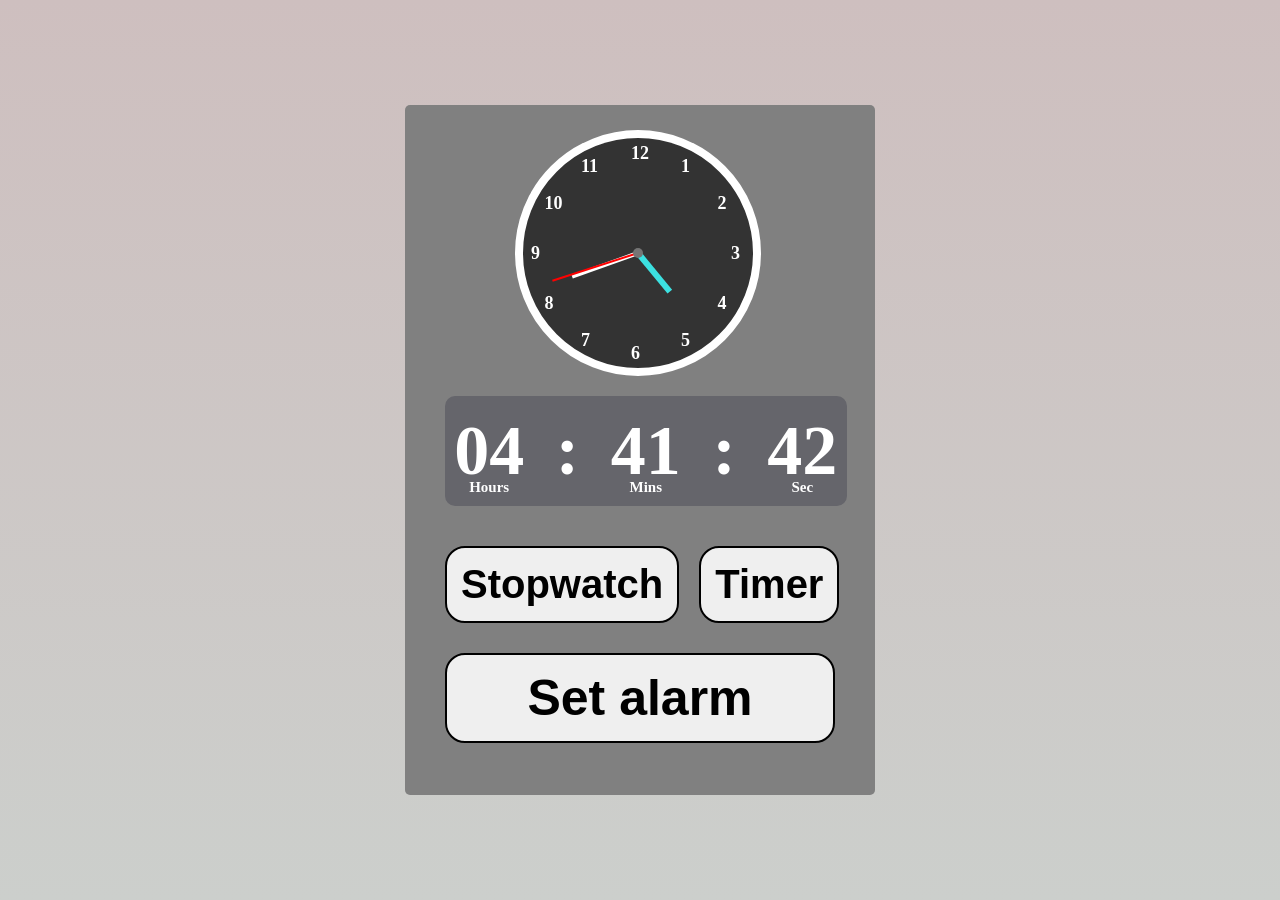
==== index.html @ 0bddb154 "rename main file to index.html" ====
<!DOCTYPE html>
<html lang="en">
<head>
    <meta charset="UTF-8">
    <meta name="viewport" content="width=device-width, initial-scale=1.0">
    <title>Document</title>
    <link rel="stylesheet" href="Clock.css">
    <link rel="stylesheet" href="alarm.css">
</head>
<body>
    <div class="Hero">
        <div class="main">
            <div class="Clock">
                <div class="hand hour" id="hour-hand"></div>
                <div class="hand minute" id="minute-hand"></div>
                <div class="hand second" id="second-hand"></div>
                <div class="center-dot"></div>
                <div class="numbers">
                <div class="number" style="--i:1">1</div>
                    <div class="number" style="--i:2">2</div>
                    <div class="number" style="--i:3">3</div>
                    <div class="number" style="--i:4">4</div>
                    <div class="number" style="--i:5">5</div>
                    <div class="number" style="--i:6">6</div>
                    <div class="number" style="--i:7">7</div>
                    <div class="number" style="--i:8">8</div>
                    <div class="number" style="--i:9">9</div>
                    <div class="number" style="--i:10">10</div>
                    <div class="number" style="--i:11">11</div>
                    <div class="number" style="--i:12">12</div>
                </div>

            </div>
            <div class="Time">
                <span id="hrs">01</span>
                <span>:</span>
                <span id="min">25</span>
                <span>:</span>
                <span id="sec">78</span>
            </div>
            <div class="StopTimer">
                <button class="buttonSt" id="stopwatchbtn">Stopwatch</button>
                <button class="buttonSt" id="timerbtn">Timer</button>
            </div>
            <div class="Alarm">
                <button class="alarmButton" id="setAlarmbtn">Set alarm</button>
            </div>

        </div>
        <div id="timerContainer" style="display: none;"></div>
        <div id="stopWatchContainer" style="display: none;"></div>
        <div id="alarmContainer" style="display: none;"></div>
    </div>    
 <script type="module" src="Clock.js"></script>
 <script type="module" src="alarm.js"></script>
</body>
</html>
---- Clock.css ----
* {
  margin: 0;
  padding: 0;
  
}
.Hero{
    width: 100vw;
    height: 100vh;
    background: linear-gradient(rgb(206, 191, 191),rgb(204, 207, 204));
    display: flex;
    align-items: center;
    justify-content: center;
}
.main{
    background-color: gray;
    width: 450px;
    height: 670px;
    padding: 10px;
    border-radius: 5px;
}
.Clock{
    height: 230px;
    width: 230px;
    position: relative;
    border: 8px solid white;
    border-radius: 50%;
    background: #333;
    margin-left: 100px;
    margin-top: 15px;
}
.numbers {
  position: absolute;
  margin-top: 24px;
  margin-left: 16px;
  width: 80%;
  height: 70%;
}

.number {
  position: absolute;
  top: 50%;
  left: 50%;
  transform: rotate(calc(30deg * var(--i)))
             translateY(-100px)
             rotate(calc(-30deg * var(--i)));
  color: white;
  font-size: 18px;
  font-weight: bold;
}   
.hand {
      position: absolute;
      background-color: white;
      top: 50%;
      left: 50%;
      transform-origin: bottom center;
      transform: translateX(-50%) translateY(-100%) rotate(0deg);
    }
.hour {
      width: 6px;
      height: 50px;
      background-color: #3ce1e1;
    }

.minute {
      width: 4px;
      height: 70px;
      background-color: #ffffff;
    }

.second {
      width: 2px;
      height: 90px;
      background-color: red;
    }

    .center-dot {
      width: 10px;
      height: 10px;
      background: rgb(117, 117, 117);
      border-radius: 50%;
      position: absolute;
      top: 50%;
      left: 50%;
      transform: translate(-50%, -50%);
      z-index: 10;
    }
.Time{
    background-color: rgb(101, 101, 107);
    border-radius: 10px;
    width: 87%;
    margin-left: 30px;
    height: 110px;
    display: flex;
    align-items: center;
    justify-content: center;
    margin-top: 20px;
    padding-left: 5px;
    padding-right: 5px;
}

.Time span{
  font-weight: bold;
  width: 80px;
  text-align: center;
  font-size: 70px;
  color: white;
  position: relative;
  
}
.Time span::after{
    font-size: 15px;
    position: absolute;
    bottom: -5px;
    left: 50%;
    transform: translateX(-50%);
}
#hrs::after{
    content: 'Hours';
}
#min::after{
    content: 'Mins';
}
#sec::after{
    content: 'Sec';
}
.StopTimer{
    margin-left: 30px;
    margin-top: 40px;
    display: flex;
    gap: 20px;
}
.buttonSt{
    border: 2px black solid;
    padding: 14px;
    font-size: 40px;
    border-radius: 20px;
    font-weight: bold;
    cursor: pointer;
    transition: all 0.3s ease;
}
.buttonSt:hover,.alarmButton:hover {
  background-color: black;
  color: white;
  transform: scale(1.05);
}

/* Active (when clicked) effect */
.buttonSt:active,.alarmButton:active {
  transform: scale(0.95);
  background-color: #444;
}

.Alarm{
    width: 100%;
    height: 100px;
    display: flex;
    justify-content: center;
    margin-top: 30px;

}
.alarmButton{
    border: 2px black solid;
    font-size: 50px;
    font-weight: bold;
    border-radius: 20px;
    height: 90px;
    width: 390px;
    cursor: pointer;
    transition: all 0.3s ease;

}
/* Timer css */
.blue{
    width: 450px;
    height: 670px;
    padding: 10px;
    border-radius: 5px;
    background-color: rgb(143, 143, 146);
    
    }
    .timerdiv{
      background-color: rgb(84, 82, 82);
      display: flex;
      align-items: center;
      justify-content: center;
      height: 50px;
      font-size: 37px;
      
      padding: 10px;
      border-radius: 10px;
    }
    .inputbox{
      padding: 15px;
      font-size: 25px;
      border: none;
      border-radius: 20px;
      background-color: rgb(205, 200, 200);
      margin-left: 15px;
    }
    .timerBelow{
      display: flex;
      flex-direction: column;
      justify-content: center;
      align-items: center;
      gap: 30px;
      background-color: rgb(102, 103, 102);
      padding: 15px;
    }
    .startcss{
      padding: 18px;
      font-weight: bold;
      font-size: 30px;
      border-radius: 5px;
      border: none;
      transition: background-color 0.3s ease, transform 0.1s ease;
      cursor: pointer;
    }
    .startcss:hover {
  background-color: #302f2f; 
  color: white;
}

.startcss:active {
  background-color: #0a0a0a; 
  transform: scale(0.97);   
}

    .closeTimer{
      border: none;
      width: 25px;
      height: 25px;
      font-weight: bold;
    }
    .closeTimer:hover{
      cursor: pointer;
      background-color: rgb(148, 39, 39);
    }
---- alarm.css ----
.alarmdiv{
    background-color: gray;
    width: 450px;
    height: 670px;
    padding: 10px;
    border-radius: 5px;
}
/* Container for the toggle */
.switch {
  position: relative;
  display: inline-block;
  width: 60px;
  height: 34px;
}

/* Hide the default checkbox */
.switch input {
  opacity: 0;
  width: 0;
  height: 0;
}

/* Slider styling */
.slider {
  position: absolute;
  cursor: pointer;
  top: 0; left: 0;
  right: 0; bottom: 0;
  background-color: #ccc;
  transition: 0.4s;
  border-radius: 34px;
}

/* Circle inside the slider */
.slider:before {
  position: absolute;
  content: "";
  height: 26px;
  width: 26px;
  left: 4px;
  bottom: 4px;
  background-color: white;
  transition: 0.4s;
  border-radius: 50%;
}

/* When checkbox is checked */
input:checked + .slider {
  background-color: #4caf50;
}

input:checked + .slider:before {
  transform: translateX(26px);
}
.alarm-times{
    height: 100px;
    display: flex;
    align-items: center;
    gap: 50%;
    font-size: 40px;
    border-bottom: 2px solid black; 
    margin-left: 5px;
    margin-right: 15px;
    
}
.alarm-del{
    font-size: 15px;
    padding: 5px;
    border-radius: 5px;
    border: none;
    cursor: pointer;
    font-weight: bold;
}
.right-alrm{
    display: flex;
    gap: 20px;
}
.csinputAlrm{
    font-size: 30px;
    border-radius: 5px;
    border: none;
}
.addAlarm{
    font-size: 25px;
    border-radius: 5px;
    border: none;
    margin-left: 56%;
    cursor: pointer;
    padding: 4px;
}
.closeAlarm{
  cursor: pointer;
  border: none;
  padding: 5px 8px;
  margin-bottom: 10px;
}
.closeAlarm:hover{
  background-color: rgb(121, 32, 24);
}
.closeAlarm:active{
  opacity: 0.7;
}
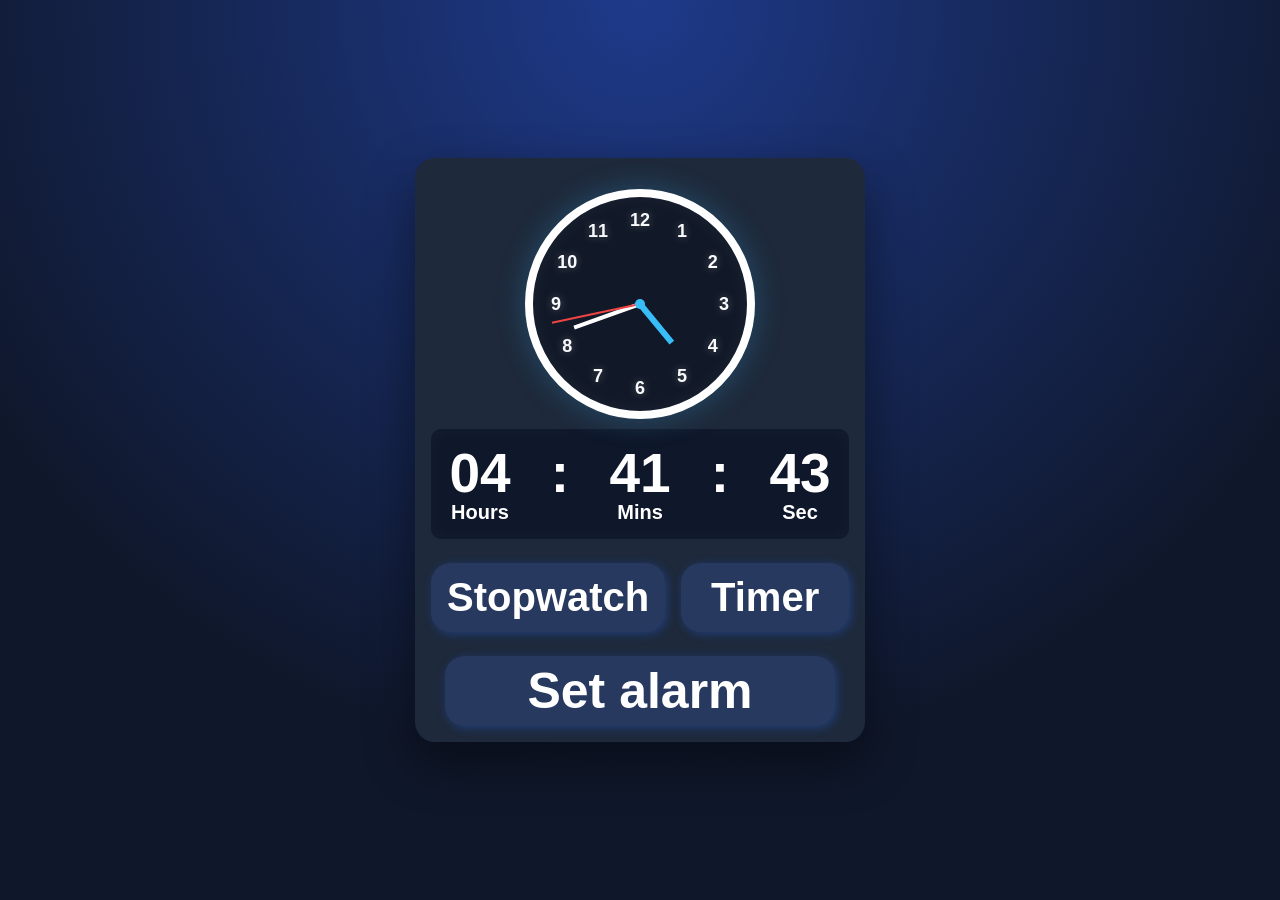
==== commit fb60b4f7: "check deploymnt" ====
--- a/index.html
+++ b/index.html
@@ -54,4 +54,5 @@
  <script type="module" src="Clock.js"></script>
  <script type="module" src="alarm.js"></script>
 </body>
+<!--  -->
 </html>
--- a/Clock.css
+++ b/Clock.css
@@ -1,51 +1,64 @@
 * {
   margin: 0;
   padding: 0;
-  
-}
+  box-sizing: border-box;
+}
+
+body {
+  font-family: Arial, Helvetica, sans-serif;
+}
+
 .Hero{
-    width: 100vw;
-    height: 100vh;
-    background: linear-gradient(rgb(206, 191, 191),rgb(204, 207, 204));
+    width: 100%;
+    min-height: 100vh;
+    padding: 20px;
+    background:
+    radial-gradient(circle at top,#1e3a8a,#0f172a 70%);
     display: flex;
     align-items: center;
     justify-content: center;
 }
 .main{
-    background-color: gray;
-    width: 450px;
-    height: 670px;
-    padding: 10px;
-    border-radius: 5px;
+    background:#1E293B;
+    box-shadow:
+    0 20px 50px rgba(0,0,0,.45);
+    width: min(92vw, 450px);
+    padding: 16px;
+    border-radius: 20px;
+    display: flex;
+    flex-direction: column;
+    align-items: center;
 }
 .Clock{
-    height: 230px;
-    width: 230px;
+    height: min(60vw, 230px);
+    width: min(60vw, 230px);
+    max-width: 230px;
     position: relative;
     border: 8px solid white;
     border-radius: 50%;
-    background: #333;
-    margin-left: 100px;
+    background:#111827;
     margin-top: 15px;
+    --clock-radius: clamp(84px, 4vw, 100px);
+    box-shadow:
+    inset 0 0 20px rgba(255,255,255,.05),
+    0 0 30px rgba(56,189,248,.25);
 }
 .numbers {
   position: absolute;
-  margin-top: 24px;
-  margin-left: 16px;
-  width: 80%;
-  height: 70%;
+  inset: 0;
+  z-index: 1;
 }
 
 .number {
   position: absolute;
   top: 50%;
   left: 50%;
-  transform: rotate(calc(30deg * var(--i)))
-             translateY(-100px)
-             rotate(calc(-30deg * var(--i)));
-  color: white;
-  font-size: 18px;
+  transform: translate(-50%, -50%) rotate(calc(30deg * var(--i))) translateY(calc(-1 * var(--clock-radius))) rotate(calc(-30deg * var(--i)));
+  color:#F8FAFC;
+  font-size: clamp(12px, 2.8vw, 18px);
   font-weight: bold;
+  text-shadow:0 0 8px rgba(255,255,255,.3);
+  pointer-events: none;
 }   
 .hand {
       position: absolute;
@@ -58,25 +71,25 @@
 .hour {
       width: 6px;
       height: 50px;
-      background-color: #3ce1e1;
+      background:#38BDF8;
     }
 
 .minute {
       width: 4px;
       height: 70px;
-      background-color: #ffffff;
+      background:white;
     }
 
 .second {
       width: 2px;
       height: 90px;
-      background-color: red;
+      background:#ef4444;
     }
 
     .center-dot {
       width: 10px;
       height: 10px;
-      background: rgb(117, 117, 117);
+      background:#38BDF8;
       border-radius: 50%;
       position: absolute;
       top: 50%;
@@ -85,32 +98,31 @@
       z-index: 10;
     }
 .Time{
-    background-color: rgb(101, 101, 107);
-    border-radius: 10px;
-    width: 87%;
-    margin-left: 30px;
-    height: 110px;
-    display: flex;
-    align-items: center;
-    justify-content: center;
-    margin-top: 20px;
-    padding-left: 5px;
-    padding-right: 5px;
+  background:#0F172A;
+  box-shadow:inset 0 0 20px rgba(255,255,255,.03);
+  border-radius: 10px;
+  width: 100%;
+  min-height: 110px;
+  display: flex;
+  align-items: center;
+  justify-content: center;
+  margin-top: 10px;
+  padding-bottom: 23px;
 }
 
 .Time span{
   font-weight: bold;
-  width: 80px;
+  width: auto;
+  min-width: clamp(36px, 10vw, 80px);
   text-align: center;
-  font-size: 70px;
+  font-size: clamp(34px, 8vw, 55px);
   color: white;
   position: relative;
-  
 }
 .Time span::after{
-    font-size: 15px;
+    font-size: 20px;
     position: absolute;
-    bottom: -5px;
+    bottom: -19px;
     left: 50%;
     transform: translateX(-50%);
 }
@@ -124,22 +136,29 @@
     content: 'Sec';
 }
 .StopTimer{
-    margin-left: 30px;
-    margin-top: 40px;
+    width: 100%;
+    margin-top: 24px;
     display: flex;
-    gap: 20px;
+    justify-content: center;
+    gap: 16px;
+    flex-wrap: wrap;
 }
 .buttonSt{
     border: 2px black solid;
-    padding: 14px;
-    font-size: 40px;
+    background:#28395f;
+    box-shadow:2px 2px 10px rgba(37,99,235,.35);
+    color:white;
+    border:none;
+    padding: 12px 16px;
+    font-size: clamp(24px, 4.5vw, 40px);
     border-radius: 20px;
     font-weight: bold;
     cursor: pointer;
     transition: all 0.3s ease;
+    flex: 1;
 }
 .buttonSt:hover,.alarmButton:hover {
-  background-color: black;
+  background:#273f80;
   color: white;
   transform: scale(1.05);
 }
@@ -152,68 +171,80 @@
 
 .Alarm{
     width: 100%;
-    height: 100px;
     display: flex;
     justify-content: center;
-    margin-top: 30px;
-
+    margin-top: 24px;
+    padding: 0 4px;
 }
 .alarmButton{
     border: 2px black solid;
-    font-size: 50px;
+    background:#28395f;
+    box-shadow:2px 2px 10px rgba(37,99,235,.35);
+    color:white;
+    border:none;
+    font-size: clamp(24px, 5vw, 50px);
     font-weight: bold;
     border-radius: 20px;
-    height: 90px;
-    width: 390px;
+    min-height: 70px;
+    width: 100%;
+    max-width: 390px;
     cursor: pointer;
     transition: all 0.3s ease;
 
 }
 /* Timer css */
 .blue{
-    width: 450px;
-    height: 670px;
-    padding: 10px;
-    border-radius: 5px;
-    background-color: rgb(143, 143, 146);
+    width: min(92vw, 450px);
+    min-height: 420px;
+    padding: 16px;
+    border-radius: 12px;
+    background:#1E293B;
     
     }
     .timerdiv{
-      background-color: rgb(84, 82, 82);
+      background-color: rgb(151, 155, 192);
       display: flex;
       align-items: center;
       justify-content: center;
-      height: 50px;
-      font-size: 37px;
-      
+      min-height: 50px;
+      font-size: clamp(24px, 6vw, 37px);
       padding: 10px;
       border-radius: 10px;
+      width: min(100%, 225px);
     }
     .inputbox{
-      padding: 15px;
-      font-size: 25px;
+      padding: 12px;
+      font-size: clamp(18px, 3.8vw, 25px);
       border: none;
       border-radius: 20px;
-      background-color: rgb(205, 200, 200);
-      margin-left: 15px;
+      background:#4d70a1;
+      color:white;
+      margin-left: 0;
+      width: min(100%, 240px);
     }
     .timerBelow{
       display: flex;
       flex-direction: column;
       justify-content: center;
       align-items: center;
-      gap: 30px;
-      background-color: rgb(102, 103, 102);
+      gap: 20px;
+      background:#111827;
       padding: 15px;
+      width: 100%;
     }
     .startcss{
-      padding: 18px;
+      padding: 14px;
+      background:#2899c9;
+      color:white;
+      border:none;
       font-weight: bold;
-      font-size: 30px;
+      font-size: clamp(22px, 4vw, 30px);
       border-radius: 5px;
       border: none;
       transition: background-color 0.3s ease, transform 0.1s ease;
       cursor: pointer;
+      width: 100%;
+      max-width: 220px;
     }
     .startcss:hover {
   background-color: #302f2f; 
@@ -227,11 +258,67 @@
 
     .closeTimer{
       border: none;
-      width: 25px;
-      height: 25px;
+      width: 30px;
+      height: 30px;
       font-weight: bold;
+      background-color: rgb(167, 96, 96);
     }
     .closeTimer:hover{
       cursor: pointer;
       background-color: rgb(148, 39, 39);
     }
+
+@media (max-width: 600px) {
+  .Hero {
+    padding: 10px;
+  }
+
+  .main {
+    width: 75%;
+  }
+
+  .Clock{
+    --clock-radius: clamp(84px, 21vw, 100px);
+  }
+  .StopTimer {
+    gap: 10px;
+  }
+
+  .Time span::after{
+    bottom: -29px;
+  }
+
+  .blue {
+    width: min(96vw, 450px);
+  }
+}
+
+@media (max-width: 420px) {
+  .main {
+    border-radius: 16px;
+    width: 100%;
+  }
+  .Clock{
+    --clock-radius: clamp(84px, 13vw, 100px);
+  }
+  .Time span {
+    min-width: 50px;
+    
+  }
+  .Time{
+    padding-bottom: 35px;
+  }
+  .Time span::after{
+    
+    position: absolute;
+    top: calc(100% + 4px);
+    left: 50%;
+    transform: translateX(-50%);
+    white-space: nowrap;
+  }
+
+
+  .alarmButton {
+    min-height: 62px;
+  }
+}
--- a/alarm.css
+++ b/alarm.css
@@ -1,9 +1,19 @@
 .alarmdiv{
-    background-color: gray;
-    width: 450px;
-    height: 670px;
-    padding: 10px;
+  background:#1E293B;
+    width: min(92vw, 450px);
+    min-height: 420px;
+    padding: 16px;
     border-radius: 5px;
+}
+
+.alarmdiv > div[style*="border-bottom"] {
+  height: auto !important;
+  display: flex;
+  flex-wrap: wrap;
+  align-items: center;
+  justify-content: space-between;
+  gap: 10px;
+  padding-bottom: 12px;
 }
 /* Container for the toggle */
 .switch {
@@ -53,15 +63,16 @@
   transform: translateX(26px);
 }
 .alarm-times{
-    height: 100px;
+    min-height: 80px;
     display: flex;
     align-items: center;
-    gap: 50%;
-    font-size: 40px;
+    justify-content: space-between;
+    gap: 12px;
+    flex-wrap: wrap;
+    font-size: clamp(20px, 4vw, 40px);
     border-bottom: 2px solid black; 
-    margin-left: 5px;
-    margin-right: 15px;
-    
+    margin: 8px 0;
+    padding: 10px 0;
 }
 .alarm-del{
     font-size: 15px;
@@ -73,20 +84,24 @@
 }
 .right-alrm{
     display: flex;
-    gap: 20px;
+    gap: 12px;
+    align-items: center;
+    flex-wrap: wrap;
 }
 .csinputAlrm{
-    font-size: 30px;
+    font-size: clamp(18px, 3.5vw, 30px);
     border-radius: 5px;
     border: none;
+    padding: 8px;
+    width: min(100%, 180px);
 }
 .addAlarm{
-    font-size: 25px;
+    font-size: clamp(16px, 3.5vw, 25px);
     border-radius: 5px;
     border: none;
-    margin-left: 56%;
+    margin-left: 0;
     cursor: pointer;
-    padding: 4px;
+    padding: 8px 12px;
 }
 .closeAlarm{
   cursor: pointer;
@@ -100,3 +115,26 @@
 .closeAlarm:active{
   opacity: 0.7;
 }
+
+@media (max-width: 600px) {
+  .alarmdiv {
+    width: min(96vw, 450px);
+    padding: 12px;
+  }
+
+  .alarm-times {
+    font-size: clamp(18px, 4.5vw, 28px);
+  }
+}
+
+@media (max-width: 420px) {
+  .alarm-times {
+    flex-direction: column;
+    align-items: flex-start;
+  }
+
+  .right-alrm {
+    width: 100%;
+    justify-content: space-between;
+  }
+}
